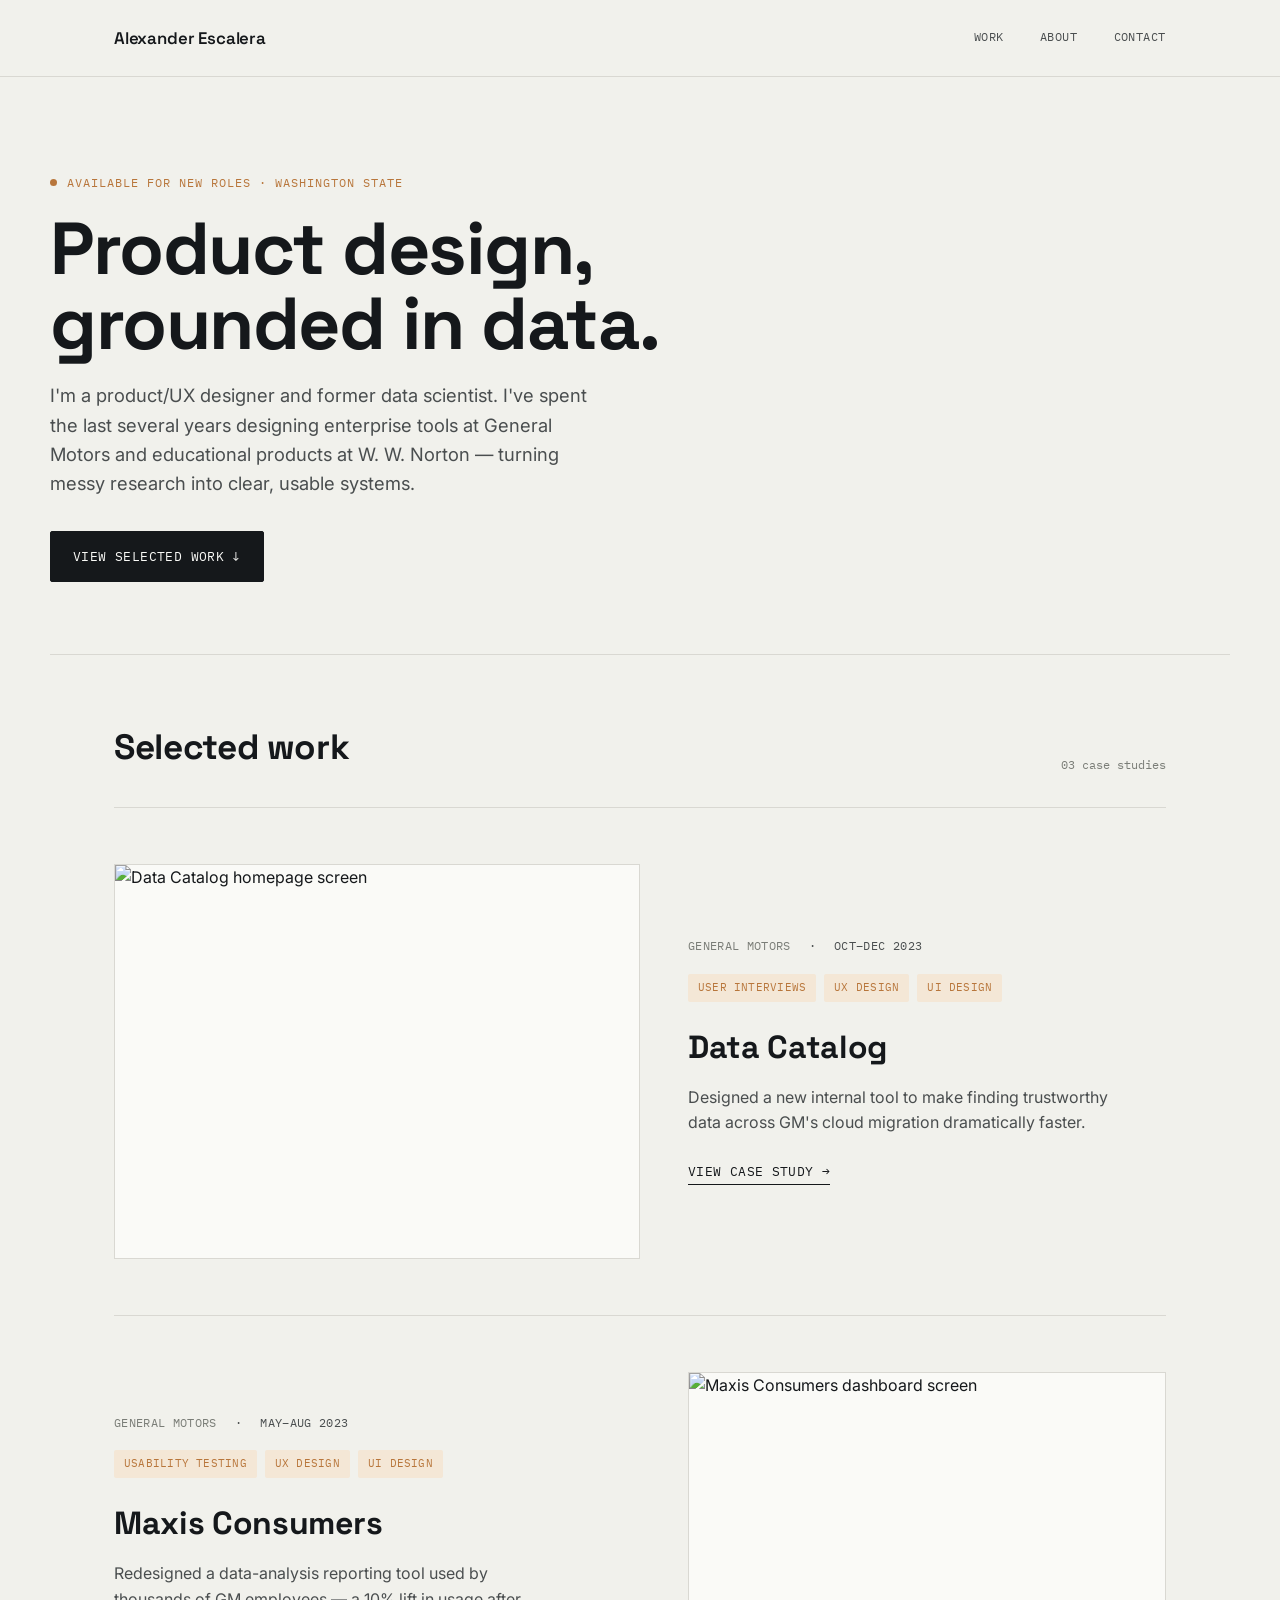
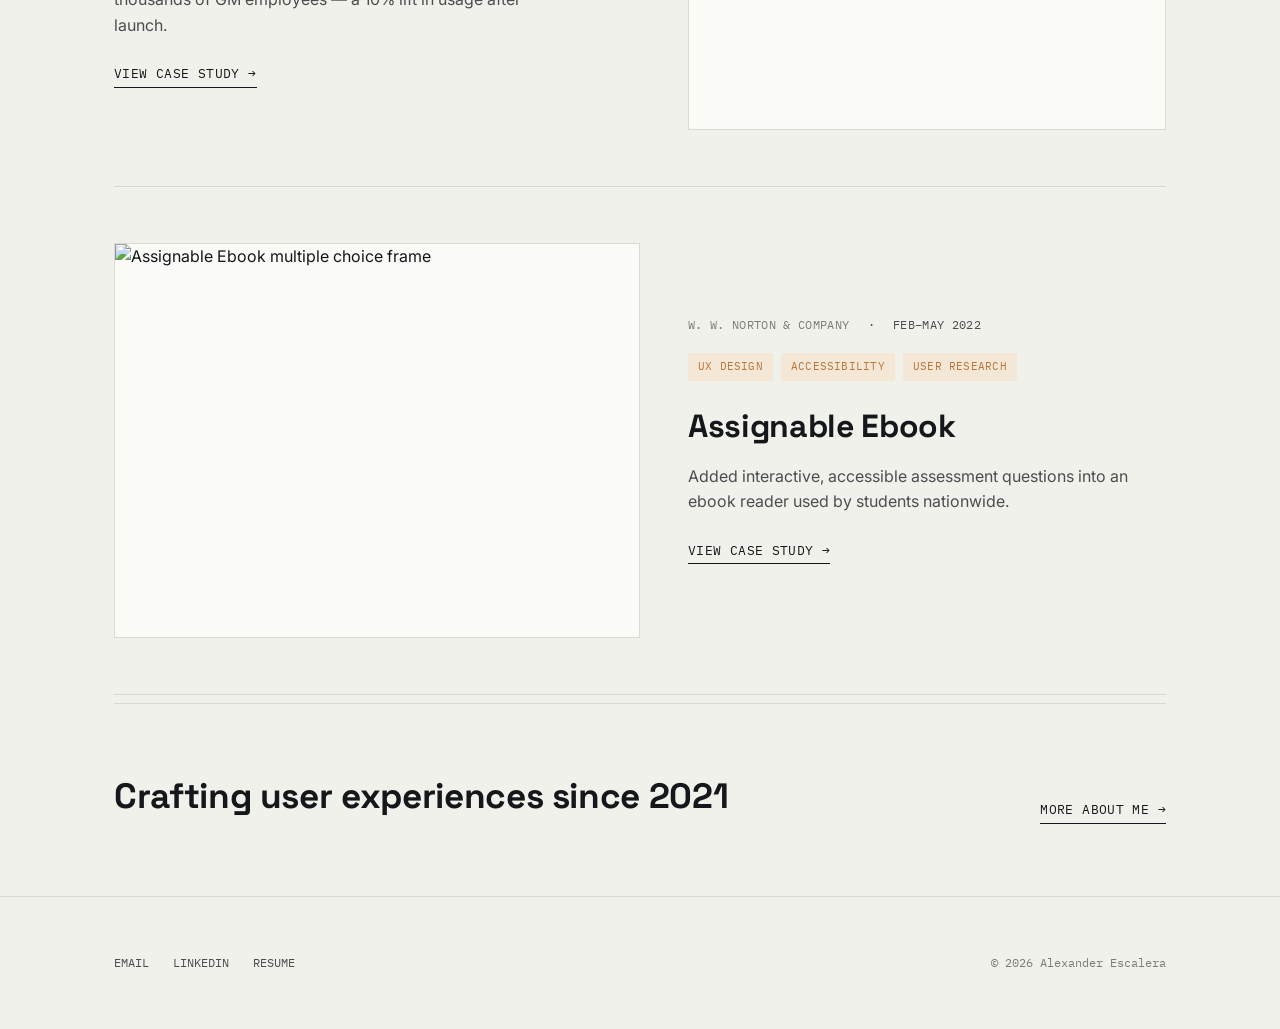
==== index.html @ d9a88b06 "inital portfolio" ====
<!doctype html>
<html lang="en">
<head>
<meta charset="UTF-8">
<meta name="viewport" content="width=device-width, initial-scale=1">
<title>Alexander Escalera — Product Designer</title>
<meta name="description" content="Alexander Escalera — Product & UX designer with a data science background. Case studies from General Motors, W. W. Norton, and more.">
<link rel="preconnect" href="https://fonts.googleapis.com">
<link rel="preconnect" href="https://fonts.gstatic.com" crossorigin>
<link href="https://fonts.googleapis.com/css2?family=Space+Grotesk:wght@500;600;700&family=Inter:wght@400;500;600&family=IBM+Plex+Mono:wght@400;500&display=swap" rel="stylesheet">
<link rel="stylesheet" href="assets/css/style.css">
</head>
<body>

<header class="site-header">
  <div class="wrap">
    <a class="logo" href="/">Alexander Escalera</a>
    <button class="nav-toggle" aria-label="Toggle menu">Menu</button>
    <nav class="nav">
      <a href="/#work">Work</a>
      <a href="/about.html">About</a>
      <a href="mailto:hello@alexanderescalera.com">Contact</a>
    </nav>
  </div>
</header>

<main>
  <section class="hero wrap">
    <div class="hero-eyebrow">Available for new roles · Washington State</div>
    <h1 class="hero-title">Product design, grounded in data.</h1>
    <p class="hero-sub">I'm a product/UX designer and former data scientist. I've spent the last several years designing enterprise tools at General Motors and educational products at W. W. Norton — turning messy research into clear, usable systems.</p>
    <a class="btn" href="#work">View selected work ↓</a>
  </section>

  <section id="work" class="wrap">
    <div class="section-head">
      <h2>Selected work</h2>
      <div class="section-index">03 case studies</div>
    </div>

    <div class="catalog">
      <article class="entry">
        <a class="entry-media" href="work/data-catalog.html" aria-label="View Data Catalog project">
          <img src="https://cdn.prod.website-files.com/673acf21dbf3114706fc6fd6/67737eb77cba2dd14ae53744_data-catalog-main.png" alt="Data Catalog homepage screen" loading="lazy">
        </a>
        <div class="entry-copy">
          <div class="spec">General Motors <span>·</span> <span>Oct–Dec 2023</span></div>
          <div class="tags">
            <span class="tag">User Interviews</span>
            <span class="tag">UX Design</span>
            <span class="tag">UI Design</span>
          </div>
          <h3>Data Catalog</h3>
          <p>Designed a new internal tool to make finding trustworthy data across GM's cloud migration dramatically faster.</p>
          <a class="entry-link" href="work/data-catalog.html">View case study →</a>
        </div>
      </article>

      <article class="entry">
        <a class="entry-media" href="work/maxis-consumers.html" aria-label="View Maxis Consumers project">
          <img src="https://cdn.prod.website-files.com/673acf21dbf3114706fc6fd6/673ae05bae43e8fa0c1cab68_consumers-thumbnail.svg" alt="Maxis Consumers dashboard screen" loading="lazy">
        </a>
        <div class="entry-copy">
          <div class="spec">General Motors <span>·</span> <span>May–Aug 2023</span></div>
          <div class="tags">
            <span class="tag">Usability Testing</span>
            <span class="tag">UX Design</span>
            <span class="tag">UI Design</span>
          </div>
          <h3>Maxis Consumers</h3>
          <p>Redesigned a data-analysis reporting tool used by thousands of GM employees — a 10% lift in usage after launch.</p>
          <a class="entry-link" href="work/maxis-consumers.html">View case study →</a>
        </div>
      </article>

      <article class="entry">
        <a class="entry-media" href="work/assignable-ebook.html" aria-label="View Assignable Ebook project">
          <img src="https://cdn.prod.website-files.com/673acf21dbf3114706fc6fd6/6774a62491bf2ef67446d778_wwnorton-main.png" alt="Assignable Ebook multiple choice frame" loading="lazy">
        </a>
        <div class="entry-copy">
          <div class="spec">W. W. Norton &amp; Company <span>·</span> <span>Feb–May 2022</span></div>
          <div class="tags">
            <span class="tag">UX Design</span>
            <span class="tag">Accessibility</span>
            <span class="tag">User Research</span>
          </div>
          <h3>Assignable Ebook</h3>
          <p>Added interactive, accessible assessment questions into an ebook reader used by students nationwide.</p>
          <a class="entry-link" href="work/assignable-ebook.html">View case study →</a>
        </div>
      </article>
    </div>
  </section>

  <section class="wrap">
    <div class="section-head" style="border-top:1px solid var(--line); margin-top:8px;">
      <h2>Crafting user experiences since 2021</h2>
      <a class="entry-link" href="about.html">More about me →</a>
    </div>
  </section>
</main>

<footer class="site-footer">
  <div class="wrap footer-grid">
    <div class="footer-links">
      <a href="mailto:hello@alexanderescalera.com">Email</a>
      <a href="https://www.linkedin.com/">LinkedIn</a>
      <a href="#">Resume</a>
    </div>
    <div class="footer-note">© 2026 Alexander Escalera</div>
  </div>
</footer>

<script src="assets/js/main.js"></script>
</body>
</html>
---- assets/css/style.css ----
/* ============================================
   Alexander Escalera — Portfolio
   Design tokens
   ============================================ */
:root {
  --bg: #F1F1EC;
  --bg-raised: #FAFAF7;
  --ink: #15181B;
  --ink-soft: #4A4E4F;
  --muted: #7A7D77;
  --line: #D9D8D2;
  --line-strong: #B7B6AE;
  --accent: #33526E;       /* steel blue — data / analytics */
  --accent-soft: #E2E9EE;
  --tag: #B8763B;          /* warm amber — sticky-note callback */
  --tag-soft: #F4E7D6;
  --radius: 2px;

  --font-display: 'Space Grotesk', sans-serif;
  --font-body: 'Inter', sans-serif;
  --font-mono: 'IBM Plex Mono', monospace;

  --container: 1180px;
  --gutter: clamp(24px, 5vw, 64px);
}

* { box-sizing: border-box; }
html { scroll-behavior: smooth; }

@media (prefers-reduced-motion: reduce) {
  html { scroll-behavior: auto; }
  * { animation-duration: 0.001ms !important; transition-duration: 0.001ms !important; }
}

body {
  margin: 0;
  background: var(--bg);
  color: var(--ink);
  font-family: var(--font-body);
  font-size: 16px;
  line-height: 1.6;
  -webkit-font-smoothing: antialiased;
}

img { max-width: 100%; display: block; }
a { color: inherit; text-decoration: none; }

.wrap {
  max-width: var(--container);
  margin: 0 auto;
  padding-left: var(--gutter);
  padding-right: var(--gutter);
}

/* ---------- Focus states ---------- */
a:focus-visible,
button:focus-visible,
[tabindex]:focus-visible {
  outline: 2px solid var(--accent);
  outline-offset: 3px;
}

/* ---------- Header ---------- */
.site-header {
  position: sticky;
  top: 0;
  z-index: 40;
  background: rgba(241, 241, 236, 0.88);
  backdrop-filter: blur(8px);
  border-bottom: 1px solid var(--line);
}
.site-header .wrap {
  display: flex;
  align-items: center;
  justify-content: space-between;
  height: 76px;
}
.logo {
  font-family: var(--font-display);
  font-weight: 600;
  font-size: 1.05rem;
  letter-spacing: -0.01em;
}
.nav {
  display: flex;
  align-items: center;
  gap: 36px;
}
.nav a {
  font-family: var(--font-mono);
  font-size: 0.78rem;
  letter-spacing: 0.04em;
  text-transform: uppercase;
  color: var(--ink-soft);
  position: relative;
  padding-bottom: 2px;
}
.nav a::after {
  content: '';
  position: absolute;
  left: 0; right: 0; bottom: -4px;
  height: 1px;
  background: var(--accent);
  transform: scaleX(0);
  transform-origin: left;
  transition: transform 0.25s ease;
}
.nav a:hover::after,
.nav a[aria-current="page"]::after { transform: scaleX(1); }
.nav a[aria-current="page"] { color: var(--ink); }

/* ---------- Hero ---------- */
.hero {
  padding: 96px 0 72px;
  border-bottom: 1px solid var(--line);
}
.hero-eyebrow {
  font-family: var(--font-mono);
  font-size: 0.78rem;
  letter-spacing: 0.08em;
  text-transform: uppercase;
  color: var(--tag);
  margin-bottom: 18px;
  display: flex;
  align-items: center;
  gap: 10px;
}
.hero-eyebrow::before {
  content: '';
  width: 7px; height: 7px;
  background: var(--tag);
  border-radius: 50%;
  display: inline-block;
}
h1.hero-title {
  font-family: var(--font-display);
  font-size: clamp(2.6rem, 6vw, 4.6rem);
  line-height: 1.02;
  letter-spacing: -0.02em;
  margin: 0 0 20px;
  max-width: 16ch;
}
.hero-sub {
  font-size: 1.15rem;
  color: var(--ink-soft);
  max-width: 46ch;
  margin: 0 0 32px;
}
.btn {
  display: inline-flex;
  align-items: center;
  gap: 10px;
  font-family: var(--font-mono);
  font-size: 0.82rem;
  letter-spacing: 0.03em;
  text-transform: uppercase;
  background: var(--ink);
  color: var(--bg-raised);
  padding: 14px 22px;
  border: 1px solid var(--ink);
  border-radius: var(--radius);
  transition: background 0.2s ease, color 0.2s ease;
}
.btn:hover { background: transparent; color: var(--ink); }

/* ---------- Section heading ---------- */
.section-head {
  display: flex;
  justify-content: space-between;
  align-items: flex-end;
  gap: 24px;
  padding: 64px 0 32px;
}
.section-head h2 {
  font-family: var(--font-display);
  font-size: clamp(1.6rem, 3vw, 2.2rem);
  margin: 0;
  letter-spacing: -0.01em;
}
.section-index {
  font-family: var(--font-mono);
  font-size: 0.78rem;
  color: var(--muted);
  white-space: nowrap;
}

/* ---------- Work grid / catalog entries ---------- */
.catalog {
  border-top: 1px solid var(--line);
}
.entry {
  display: grid;
  grid-template-columns: 1.1fr 1fr;
  gap: 48px;
  padding: 56px 0;
  border-bottom: 1px solid var(--line);
  align-items: center;
}
.entry:nth-child(even) .entry-media { order: 2; }
.entry-media {
  aspect-ratio: 4 / 3;
  overflow: hidden;
  background: var(--bg-raised);
  border: 1px solid var(--line);
  position: relative;
}
.entry-media img {
  width: 100%; height: 100%;
  object-fit: cover;
  object-position: top;
  transition: transform 0.5s ease;
}
.entry:hover .entry-media img { transform: scale(1.035); }

.spec {
  font-family: var(--font-mono);
  font-size: 0.72rem;
  letter-spacing: 0.03em;
  text-transform: uppercase;
  color: var(--muted);
  display: flex;
  flex-wrap: wrap;
  gap: 8px 18px;
  margin-bottom: 18px;
}
.spec span { color: var(--ink-soft); }
.tags {
  display: flex;
  flex-wrap: wrap;
  gap: 8px;
  margin-bottom: 20px;
}
.tag {
  font-family: var(--font-mono);
  font-size: 0.7rem;
  letter-spacing: 0.02em;
  text-transform: uppercase;
  background: var(--tag-soft);
  color: var(--tag);
  padding: 5px 10px;
  border-radius: var(--radius);
}
.entry h3 {
  font-family: var(--font-display);
  font-size: clamp(1.5rem, 2.6vw, 2rem);
  margin: 0 0 12px;
  letter-spacing: -0.01em;
}
.entry p {
  color: var(--ink-soft);
  margin: 0 0 22px;
  max-width: 44ch;
}
.entry-link {
  font-family: var(--font-mono);
  font-size: 0.8rem;
  text-transform: uppercase;
  letter-spacing: 0.03em;
  border-bottom: 1px solid var(--ink);
  padding-bottom: 2px;
  display: inline-block;
}

@media (max-width: 780px) {
  .entry { grid-template-columns: 1fr; }
  .entry:nth-child(even) .entry-media { order: 0; }
}

/* ---------- Footer ---------- */
.site-footer {
  border-top: 1px solid var(--line);
  padding: 56px 0;
  margin-top: 40px;
}
.footer-grid {
  display: flex;
  justify-content: space-between;
  flex-wrap: wrap;
  gap: 24px;
  align-items: center;
}
.footer-links {
  display: flex;
  gap: 24px;
  font-family: var(--font-mono);
  font-size: 0.78rem;
  text-transform: uppercase;
  color: var(--ink-soft);
}
.footer-note {
  font-family: var(--font-mono);
  font-size: 0.72rem;
  color: var(--muted);
}

/* ---------- Mobile nav ---------- */
.nav-toggle { display: none; }
@media (max-width: 700px) {
  .nav { display: none; }
  .nav-toggle {
    display: inline-flex;
    background: none;
    border: 1px solid var(--line-strong);
    padding: 8px 12px;
    font-family: var(--font-mono);
    font-size: 0.75rem;
    text-transform: uppercase;
  }
  .nav.open {
    display: flex;
    position: absolute;
    top: 76px; left: 0; right: 0;
    background: var(--bg-raised);
    flex-direction: column;
    gap: 0;
    border-bottom: 1px solid var(--line);
  }
  .nav.open a {
    padding: 16px var(--gutter);
    border-bottom: 1px solid var(--line);
    width: 100%;
  }
}

/* ============================================
   Case study page
   ============================================ */
.cs-hero {
  padding: 64px 0 0;
}
.cs-kicker {
  font-family: var(--font-mono);
  font-size: 0.78rem;
  color: var(--tag);
  text-transform: uppercase;
  letter-spacing: 0.06em;
  margin-bottom: 16px;
}
.cs-title {
  font-family: var(--font-display);
  font-size: clamp(2.4rem, 6vw, 4rem);
  letter-spacing: -0.02em;
  margin: 0 0 16px;
  max-width: 20ch;
}
.cs-dek {
  font-size: 1.1rem;
  color: var(--ink-soft);
  max-width: 50ch;
  margin: 0 0 40px;
}
.cs-hero-image {
  border: 1px solid var(--line);
  aspect-ratio: 16/9;
  overflow: hidden;
  cursor: zoom-in;
  background: var(--bg-raised);
}
.cs-hero-image img { width: 100%; height: 100%; object-fit: cover; }

.specsheet {
  margin-top: 40px;
  border-top: 1px solid var(--line);
  border-bottom: 1px solid var(--line);
  display: grid;
  grid-template-columns: repeat(5, 1fr);
}
.specsheet div {
  padding: 20px var(--gutter) 20px 0;
  border-right: 1px solid var(--line);
}
.specsheet div:last-child { border-right: none; }
.specsheet dt {
  font-family: var(--font-mono);
  font-size: 0.68rem;
  text-transform: uppercase;
  letter-spacing: 0.05em;
  color: var(--muted);
  margin-bottom: 8px;
}
.specsheet dd {
  margin: 0;
  font-size: 0.92rem;
  line-height: 1.4;
}
@media (max-width: 900px) {
  .specsheet { grid-template-columns: repeat(2, 1fr); }
  .specsheet div { border-bottom: 1px solid var(--line); padding: 16px; }
}

.cs-body {
  max-width: 760px;
  margin: 0 auto;
  padding: 64px 0;
}
.cs-body h2 {
  font-family: var(--font-display);
  font-size: 1.7rem;
  letter-spacing: -0.01em;
  margin: 56px 0 18px;
}
.cs-body h2:first-child { margin-top: 0; }
.cs-body p { color: var(--ink-soft); margin: 0 0 18px; }
.cs-body ul { color: var(--ink-soft); padding-left: 20px; margin: 0 0 18px; }
.cs-body li { margin-bottom: 8px; }
.cs-body strong { color: var(--ink); }
.cs-body a { border-bottom: 1px solid var(--ink-soft); }

.callout {
  background: var(--accent-soft);
  border-left: 3px solid var(--accent);
  padding: 20px 24px;
  margin: 0 0 18px;
  font-size: 0.95rem;
}
.callout strong { color: var(--accent); }

.stat-row {
  display: grid;
  grid-template-columns: repeat(auto-fit, minmax(140px, 1fr));
  gap: 24px;
  margin: 32px 0;
  padding: 28px 0;
  border-top: 1px solid var(--line);
  border-bottom: 1px solid var(--line);
}
.stat-num {
  font-family: var(--font-display);
  font-size: 2rem;
  color: var(--accent);
  letter-spacing: -0.01em;
}
.stat-label {
  font-family: var(--font-mono);
  font-size: 0.7rem;
  text-transform: uppercase;
  color: var(--muted);
  letter-spacing: 0.03em;
}

/* Expandable image gallery */
.gallery {
  display: grid;
  gap: 12px;
  margin: 28px 0 40px;
  max-width: 100vw;
}
.gallery.cols-1 { grid-template-columns: 1fr; }
.gallery.cols-2 { grid-template-columns: 1fr 1fr; }
.gallery.cols-3 { grid-template-columns: repeat(3, 1fr); }
.gallery figure {
  margin: 0;
  border: 1px solid var(--line);
  background: var(--bg-raised);
  cursor: zoom-in;
  overflow: hidden;
  position: relative;
}
.gallery figure img { width: 100%; height: 100%; object-fit: contain; background: #fff; }
.gallery figure::after {
  content: '↗ Expand';
  position: absolute;
  bottom: 10px; right: 10px;
  font-family: var(--font-mono);
  font-size: 0.65rem;
  text-transform: uppercase;
  background: rgba(21,24,27,0.82);
  color: #fff;
  padding: 5px 9px;
  border-radius: var(--radius);
  opacity: 0;
  transition: opacity 0.2s ease;
}
.gallery figure:hover::after { opacity: 1; }
figcaption {
  font-family: var(--font-mono);
  font-size: 0.72rem;
  color: var(--muted);
  padding: 8px 10px;
}
@media (max-width: 700px) {
  .gallery.cols-2, .gallery.cols-3 { grid-template-columns: 1fr; }
}

.cs-nav {
  border-top: 1px solid var(--line);
  padding: 40px 0 64px;
  display: flex;
  justify-content: space-between;
  gap: 20px;
}
.cs-nav a {
  font-family: var(--font-mono);
  font-size: 0.8rem;
  text-transform: uppercase;
  letter-spacing: 0.03em;
}

/* ---------- Lightbox ---------- */
.lightbox {
  position: fixed;
  inset: 0;
  background: rgba(15, 17, 19, 0.94);
  z-index: 100;
  display: none;
  align-items: center;
  justify-content: center;
  padding: 40px;
}
.lightbox.open { display: flex; }
.lightbox img {
  max-width: 100%;
  max-height: 88vh;
  object-fit: contain;
  background: #fff;
}
.lightbox-close {
  position: absolute;
  top: 24px; right: 24px;
  background: none;
  border: 1px solid rgba(255,255,255,0.4);
  color: #fff;
  font-family: var(--font-mono);
  font-size: 0.75rem;
  text-transform: uppercase;
  padding: 8px 14px;
  cursor: pointer;
}
.lightbox-cap {
  position: absolute;
  bottom: 24px; left: 50%;
  transform: translateX(-50%);
  color: #fff;
  font-family: var(--font-mono);
  font-size: 0.75rem;
  opacity: 0.7;
}

/* ============================================
   About page
   ============================================ */
.about-hero {
  display: grid;
  grid-template-columns: 1fr 1.4fr;
  gap: 56px;
  padding: 72px 0;
  border-bottom: 1px solid var(--line);
  align-items: start;
}
.about-photo {
  aspect-ratio: 4/5;
  overflow: hidden;
  border: 1px solid var(--line);
}
.about-photo img { width: 100%; height: 100%; object-fit: cover; }
.about-hero h1 {
  font-family: var(--font-display);
  font-size: clamp(2.2rem, 4.5vw, 3rem);
  letter-spacing: -0.02em;
  margin: 0 0 18px;
}
.about-hero p { color: var(--ink-soft); margin: 0 0 16px; max-width: 56ch; }
@media (max-width: 780px) {
  .about-hero { grid-template-columns: 1fr; }
}

.timeline { border-top: 1px solid var(--line); }
.timeline-item {
  display: grid;
  grid-template-columns: 200px 1fr;
  gap: 32px;
  padding: 32px 0;
  border-bottom: 1px solid var(--line);
}
.timeline-date {
  font-family: var(--font-mono);
  font-size: 0.75rem;
  color: var(--muted);
  text-transform: uppercase;
}
.timeline-item h3 {
  font-family: var(--font-display);
  font-size: 1.2rem;
  margin: 0 0 4px;
}
.timeline-item .role-loc {
  font-family: var(--font-mono);
  font-size: 0.72rem;
  color: var(--tag);
  text-transform: uppercase;
  margin-bottom: 10px;
}
.timeline-item p { color: var(--ink-soft); margin: 0; max-width: 60ch; }
@media (max-width: 680px) {
  .timeline-item { grid-template-columns: 1fr; gap: 8px; }
}

.skills-grid {
  display: grid;
  grid-template-columns: repeat(auto-fit, minmax(200px, 1fr));
  gap: 32px;
  padding: 56px 0;
  border-top: 1px solid var(--line);
}
.skills-grid h4 {
  font-family: var(--font-mono);
  font-size: 0.72rem;
  text-transform: uppercase;
  letter-spacing: 0.05em;
  color: var(--muted);
  margin: 0 0 14px;
}
.skills-grid ul { list-style: none; padding: 0; margin: 0; }
.skills-grid li {
  padding: 8px 0;
  border-bottom: 1px solid var(--line);
  font-size: 0.92rem;
}

/* ---------- Password gate ---------- */
#gate {
  position: fixed;
  inset: 0;
  background: var(--bg);
  z-index: 200;
  display: flex;
  align-items: center;
  justify-content: center;
  padding: 24px;
}
#gate.hidden { display: none; }
.gate-box {
  max-width: 380px;
  width: 100%;
  border: 1px solid var(--line-strong);
  background: var(--bg-raised);
  padding: 40px;
}
.gate-box .cs-kicker { margin-bottom: 10px; }
.gate-box h2 {
  font-family: var(--font-display);
  font-size: 1.5rem;
  margin: 0 0 10px;
}
.gate-box p { color: var(--ink-soft); font-size: 0.9rem; margin: 0 0 20px; }
.gate-box input {
  width: 100%;
  padding: 12px 14px;
  border: 1px solid var(--line-strong);
  font-family: var(--font-mono);
  font-size: 0.9rem;
  margin-bottom: 14px;
  background: #fff;
}
.gate-box button {
  width: 100%;
  border: none;
  cursor: pointer;
}
.gate-error {
  color: #A5433A;
  font-family: var(--font-mono);
  font-size: 0.78rem;
  margin: -6px 0 14px;
  min-height: 1em;
}
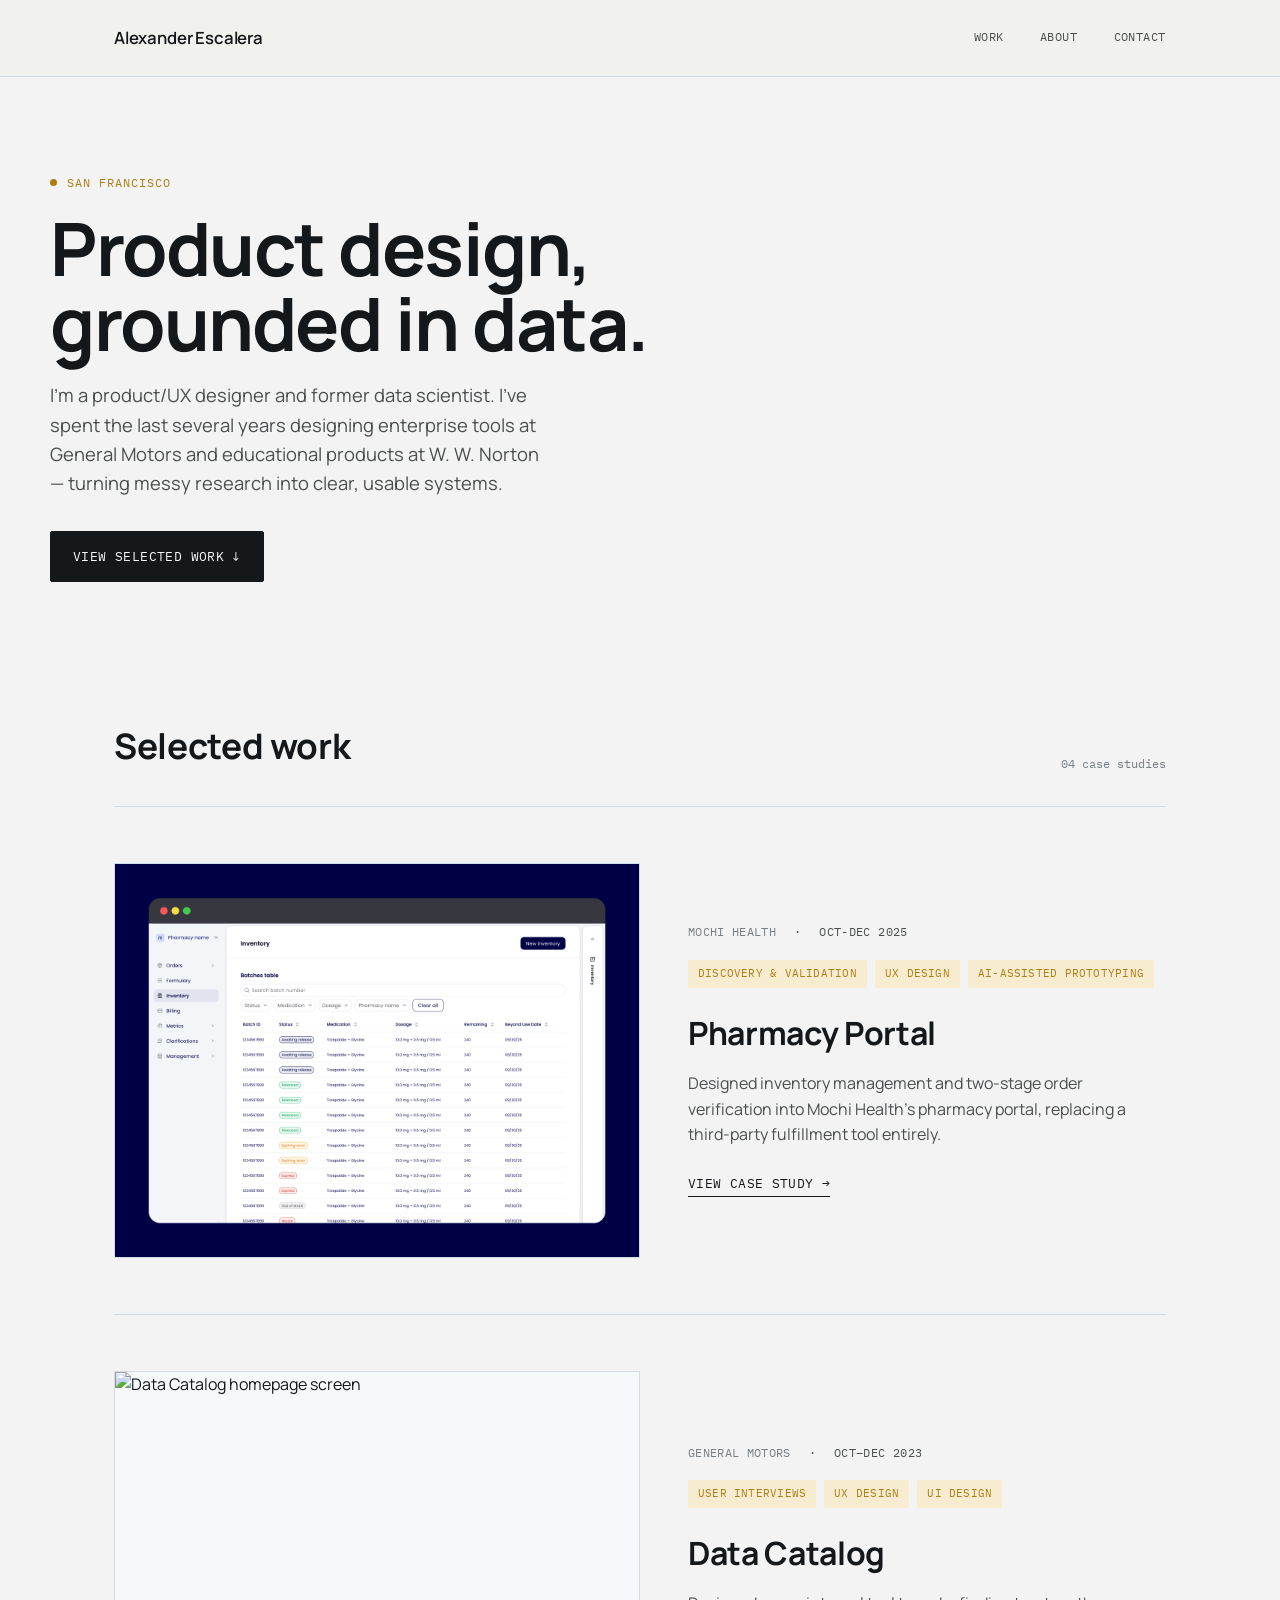
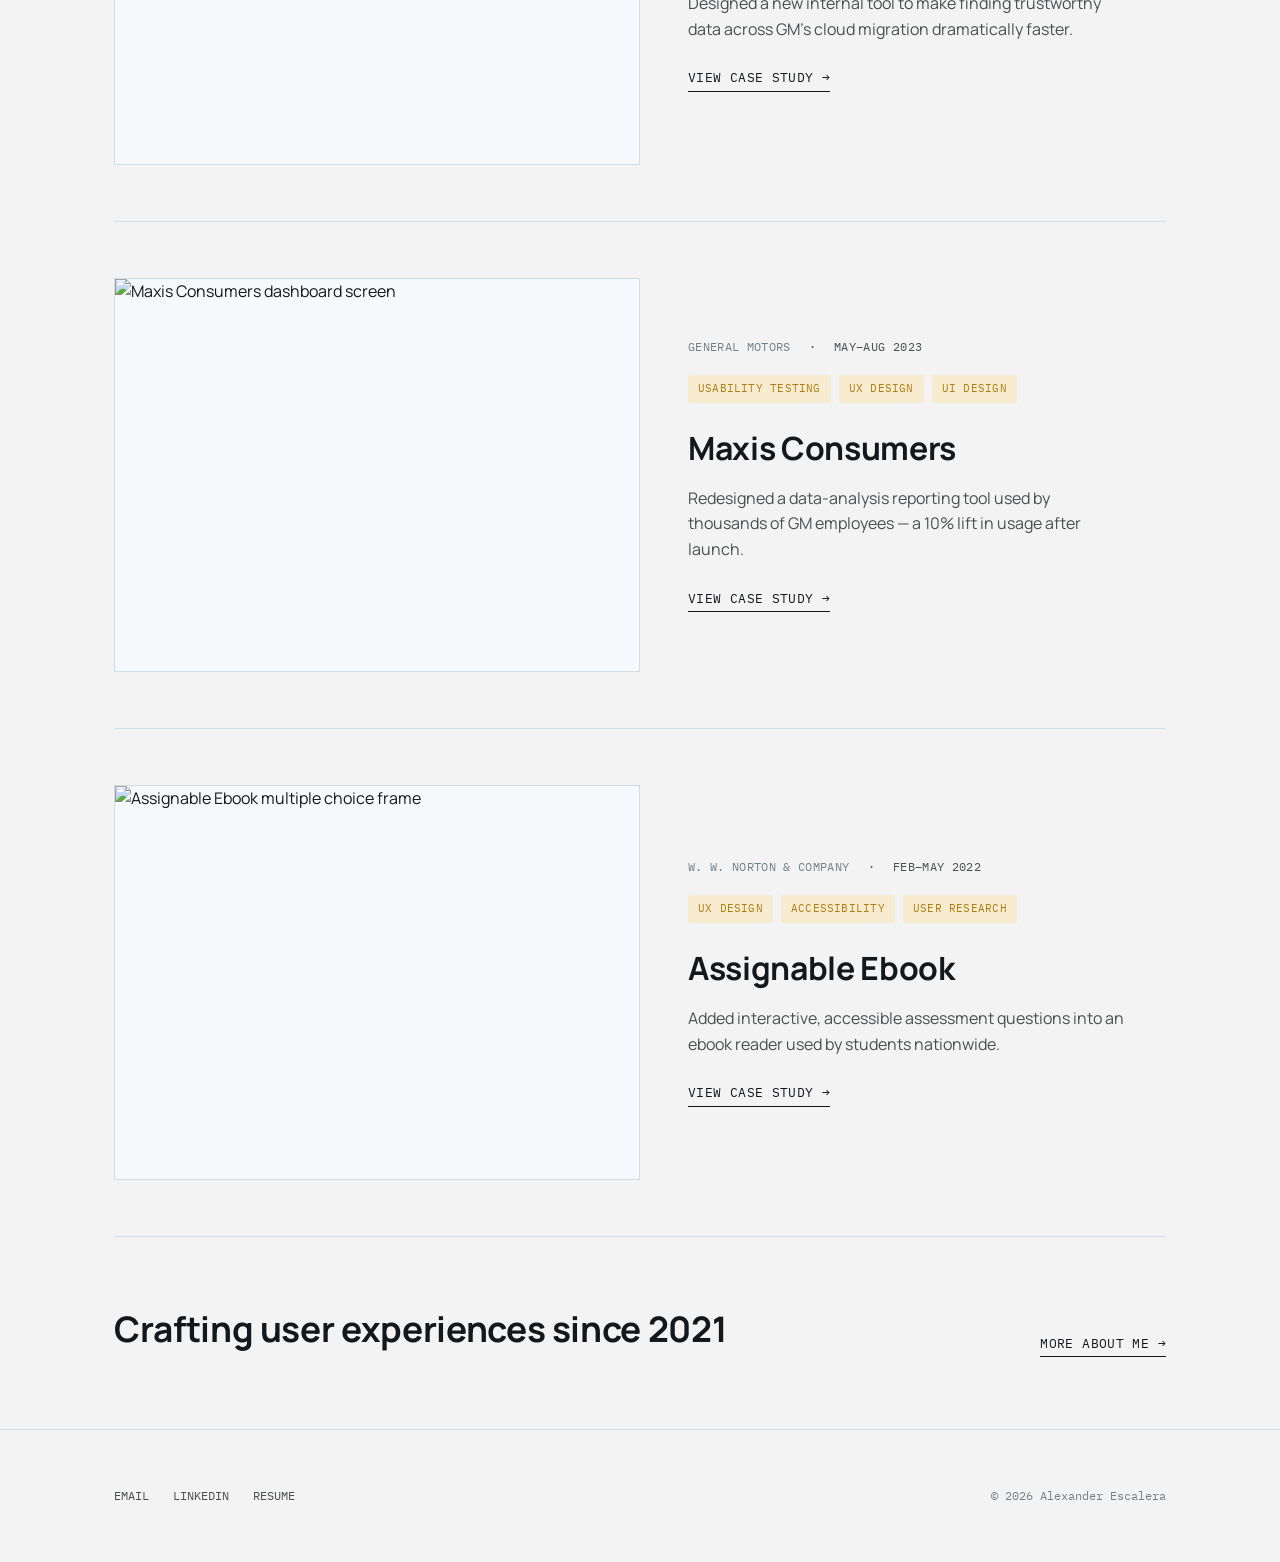
==== commit 3dd33809: "added new case study" ====
--- a/index.html
+++ b/index.html
@@ -7,8 +7,10 @@
 <meta name="description" content="Alexander Escalera — Product & UX designer with a data science background. Case studies from General Motors, W. W. Norton, and more.">
 <link rel="preconnect" href="https://fonts.googleapis.com">
 <link rel="preconnect" href="https://fonts.gstatic.com" crossorigin>
-<link href="https://fonts.googleapis.com/css2?family=Space+Grotesk:wght@500;600;700&family=Inter:wght@400;500;600&family=IBM+Plex+Mono:wght@400;500&display=swap" rel="stylesheet">
+<link href="https://fonts.googleapis.com/css2?family=Manrope:wght@400;500;600;700;800&family=IBM+Plex+Mono:wght@400;500&display=swap" rel="stylesheet">
 <link rel="stylesheet" href="assets/css/style.css">
+<link rel="icon" href="assets/images/favicon/favicon.png" type="image/png">
+<link rel="apple-touch-icon" href="assets/images/favicon/apple-touch-icon.svg">
 </head>
 <body>
 
@@ -26,7 +28,7 @@
 
 <main>
   <section class="hero wrap">
-    <div class="hero-eyebrow">Available for new roles · Washington State</div>
+    <div class="hero-eyebrow">San Francisco</div>
     <h1 class="hero-title">Product design, grounded in data.</h1>
     <p class="hero-sub">I'm a product/UX designer and former data scientist. I've spent the last several years designing enterprise tools at General Motors and educational products at W. W. Norton — turning messy research into clear, usable systems.</p>
     <a class="btn" href="#work">View selected work ↓</a>
@@ -35,10 +37,27 @@
   <section id="work" class="wrap">
     <div class="section-head">
       <h2>Selected work</h2>
-      <div class="section-index">03 case studies</div>
+      <div class="section-index">04 case studies</div>
     </div>
 
     <div class="catalog">
+      <article class="entry">
+        <a class="entry-media" href="work/pharmacy-portal.html" aria-label="View Pharmacy Portal V3 project">
+          <img src="assets/images/pharmacy-portal/pharmacy-thumbnail.png" alt="Pharmacy Portal V3 thumbnail">
+        </a>
+        <div class="entry-copy">
+          <div class="spec">Mochi Health <span>·</span> <span>Oct-Dec 2025</span></div>
+          <div class="tags">
+            <span class="tag">Discovery &amp; Validation</span>
+            <span class="tag">UX Design</span>
+            <span class="tag">AI-Assisted Prototyping</span>
+          </div>
+          <h3>Pharmacy Portal</h3>
+          <p>Designed inventory management and two-stage order verification into Mochi Health's pharmacy portal, replacing a third-party fulfillment tool entirely.</p>
+          <a class="entry-link" href="work/pharmacy-portal.html">View case study →</a>
+        </div>
+      </article>
+
       <article class="entry">
         <a class="entry-media" href="work/data-catalog.html" aria-label="View Data Catalog project">
           <img src="https://cdn.prod.website-files.com/673acf21dbf3114706fc6fd6/67737eb77cba2dd14ae53744_data-catalog-main.png" alt="Data Catalog homepage screen" loading="lazy">
@@ -93,7 +112,7 @@
   </section>
 
   <section class="wrap">
-    <div class="section-head" style="border-top:1px solid var(--line); margin-top:8px;">
+    <div class="section-head">
       <h2>Crafting user experiences since 2021</h2>
       <a class="entry-link" href="about.html">More about me →</a>
     </div>
@@ -104,8 +123,8 @@
   <div class="wrap footer-grid">
     <div class="footer-links">
       <a href="mailto:hello@alexanderescalera.com">Email</a>
-      <a href="https://www.linkedin.com/">LinkedIn</a>
-      <a href="#">Resume</a>
+      <a href="https://www.linkedin.com/in/alexander-escalera/">LinkedIn</a>
+      <a href="assets/Alexander_Escalera_Resume.pdf" target="_blank" rel="noopener">Resume</a>
     </div>
     <div class="footer-note">© 2026 Alexander Escalera</div>
   </div>
--- a/assets/css/style.css
+++ b/assets/css/style.css
@@ -3,21 +3,21 @@
    Design tokens
    ============================================ */
 :root {
-  --bg: #F1F1EC;
-  --bg-raised: #FAFAF7;
+  --bg: #F3F3F3;
+  --bg-raised: #F6F9FB;
   --ink: #15181B;
   --ink-soft: #4A4E4F;
-  --muted: #7A7D77;
-  --line: #D9D8D2;
-  --line-strong: #B7B6AE;
+  --muted: #757F87;
+  --line: #D3DCE2;
+  --line-strong: #B2BFC7;
   --accent: #33526E;       /* steel blue — data / analytics */
-  --accent-soft: #E2E9EE;
-  --tag: #B8763B;          /* warm amber — sticky-note callback */
-  --tag-soft: #F4E7D6;
+  --accent-soft: #D9E4EC;
+  --tag: #AD7D14;          /* marigold / goldenrod — sticky-note callback */
+  --tag-soft: #F7ECCF;
   --radius: 2px;
 
-  --font-display: 'Space Grotesk', sans-serif;
-  --font-body: 'Inter', sans-serif;
+  --font-display: 'Manrope', sans-serif;
+  --font-body: 'Manrope', sans-serif;
   --font-mono: 'IBM Plex Mono', monospace;
 
   --container: 1180px;
@@ -112,7 +112,6 @@
 /* ---------- Hero ---------- */
 .hero {
   padding: 96px 0 72px;
-  border-bottom: 1px solid var(--line);
 }
 .hero-eyebrow {
   font-family: var(--font-mono);
@@ -196,7 +195,6 @@
   border-bottom: 1px solid var(--line);
   align-items: center;
 }
-.entry:nth-child(even) .entry-media { order: 2; }
 .entry-media {
   aspect-ratio: 4 / 3;
   overflow: hidden;
@@ -263,7 +261,6 @@
 
 @media (max-width: 780px) {
   .entry { grid-template-columns: 1fr; }
-  .entry:nth-child(even) .entry-media { order: 0; }
 }
 
 /* ---------- Footer ---------- */
@@ -281,7 +278,8 @@
 }
 .footer-links {
   display: flex;
-  gap: 24px;
+  flex-wrap: wrap;
+  gap: 12px 24px;
   font-family: var(--font-mono);
   font-size: 0.78rem;
   text-transform: uppercase;
@@ -356,7 +354,14 @@
   cursor: zoom-in;
   background: var(--bg-raised);
 }
-.cs-hero-image img { width: 100%; height: 100%; object-fit: cover; }
+.cs-hero-image img { width: 100%; height: 100%; object-fit: contain; }
+
+.cs-hero-image.fit-content {
+  aspect-ratio: auto;
+  border: none;
+  background: none;
+}
+.cs-hero-image.fit-content img { height: auto; }
 
 .specsheet {
   margin-top: 40px;
@@ -400,8 +405,14 @@
   margin: 56px 0 18px;
 }
 .cs-body h2:first-child { margin-top: 0; }
+.cs-body h3 {
+  font-family: var(--font-display);
+  font-size: 1.15rem;
+  letter-spacing: -0.01em;
+  margin: 32px 0 12px;
+}
 .cs-body p { color: var(--ink-soft); margin: 0 0 18px; }
-.cs-body ul { color: var(--ink-soft); padding-left: 20px; margin: 0 0 18px; }
+.cs-body ul, .cs-body ol { color: var(--ink-soft); padding-left: 20px; margin: 0 0 18px; }
 .cs-body li { margin-bottom: 8px; }
 .cs-body strong { color: var(--ink); }
 .cs-body a { border-bottom: 1px solid var(--ink-soft); }
@@ -478,9 +489,100 @@
   color: var(--muted);
   padding: 8px 10px;
 }
+@media (max-width: 900px) {
+  .gallery.cols-3 { grid-template-columns: 1fr 1fr; }
+}
 @media (max-width: 700px) {
   .gallery.cols-2, .gallery.cols-3 { grid-template-columns: 1fr; }
 }
+
+/* Image placeholder — swap for a real <figure data-expand> + <img> later */
+.img-placeholder {
+  width: 100%;
+  height: 100%;
+  min-height: 160px;
+  display: flex;
+  align-items: center;
+  justify-content: center;
+  text-align: center;
+  padding: 24px;
+  background: repeating-linear-gradient(45deg, var(--bg-raised), var(--bg-raised) 12px, var(--bg) 12px, var(--bg) 24px);
+  border: 1px dashed var(--line-strong);
+  color: var(--muted);
+  font-family: var(--font-mono);
+  font-size: 0.7rem;
+  text-transform: uppercase;
+  letter-spacing: 0.03em;
+}
+.gallery .img-placeholder { aspect-ratio: 16/9; }
+
+/* ---------- Expandable comparison table ---------- */
+.table-expand {
+  border: 1px solid var(--line);
+  background: var(--bg-raised);
+  margin: 28px 0 40px;
+}
+.table-expand summary {
+  cursor: pointer;
+  list-style: none;
+  padding: 16px 20px;
+  display: flex;
+  align-items: center;
+  justify-content: space-between;
+  gap: 12px;
+  font-family: var(--font-mono);
+  font-size: 0.75rem;
+  text-transform: uppercase;
+  letter-spacing: 0.03em;
+  color: var(--ink);
+}
+.table-expand summary::-webkit-details-marker { display: none; }
+.table-expand summary::before {
+  content: '+ Expand';
+  color: var(--accent);
+  flex-shrink: 0;
+}
+.table-expand[open] summary::before { content: '– Collapse'; }
+.table-expand[open] summary { border-bottom: 1px solid var(--line); }
+.table-scroll { overflow-x: auto; }
+.cs-table {
+  width: 100%;
+  min-width: 900px;
+  border-collapse: collapse;
+  font-size: 0.85rem;
+}
+.cs-table th, .cs-table td {
+  border: 1px solid var(--line);
+  padding: 12px 14px;
+  text-align: left;
+  vertical-align: top;
+}
+.cs-table thead th {
+  font-family: var(--font-mono);
+  font-size: 0.68rem;
+  text-transform: uppercase;
+  letter-spacing: 0.04em;
+  color: var(--muted);
+  background: var(--bg);
+  white-space: nowrap;
+}
+.cs-table tbody th {
+  font-family: var(--font-mono);
+  font-size: 0.68rem;
+  text-transform: uppercase;
+  letter-spacing: 0.03em;
+  color: var(--muted);
+  background: var(--bg);
+  white-space: nowrap;
+  text-align: left;
+}
+.cs-table td { color: var(--ink-soft); }
+.cs-table td p { margin: 0 0 6px; }
+.cs-table td p:last-child { margin-bottom: 0; }
+.cs-table td ul { margin: 0; padding-left: 16px; }
+.cs-table td ul + p { margin-top: 6px; }
+.cs-table td li { margin-bottom: 4px; }
+.cs-table td li:last-child { margin-bottom: 0; }
 
 .cs-nav {
   border-top: 1px solid var(--line);
@@ -494,6 +596,9 @@
   font-size: 0.8rem;
   text-transform: uppercase;
   letter-spacing: 0.03em;
+}
+@media (max-width: 600px) {
+  .cs-nav { flex-direction: column; gap: 16px; }
 }
 
 /* ---------- Lightbox ---------- */
@@ -544,7 +649,6 @@
   grid-template-columns: 1fr 1.4fr;
   gap: 56px;
   padding: 72px 0;
-  border-bottom: 1px solid var(--line);
   align-items: start;
 }
 .about-photo {
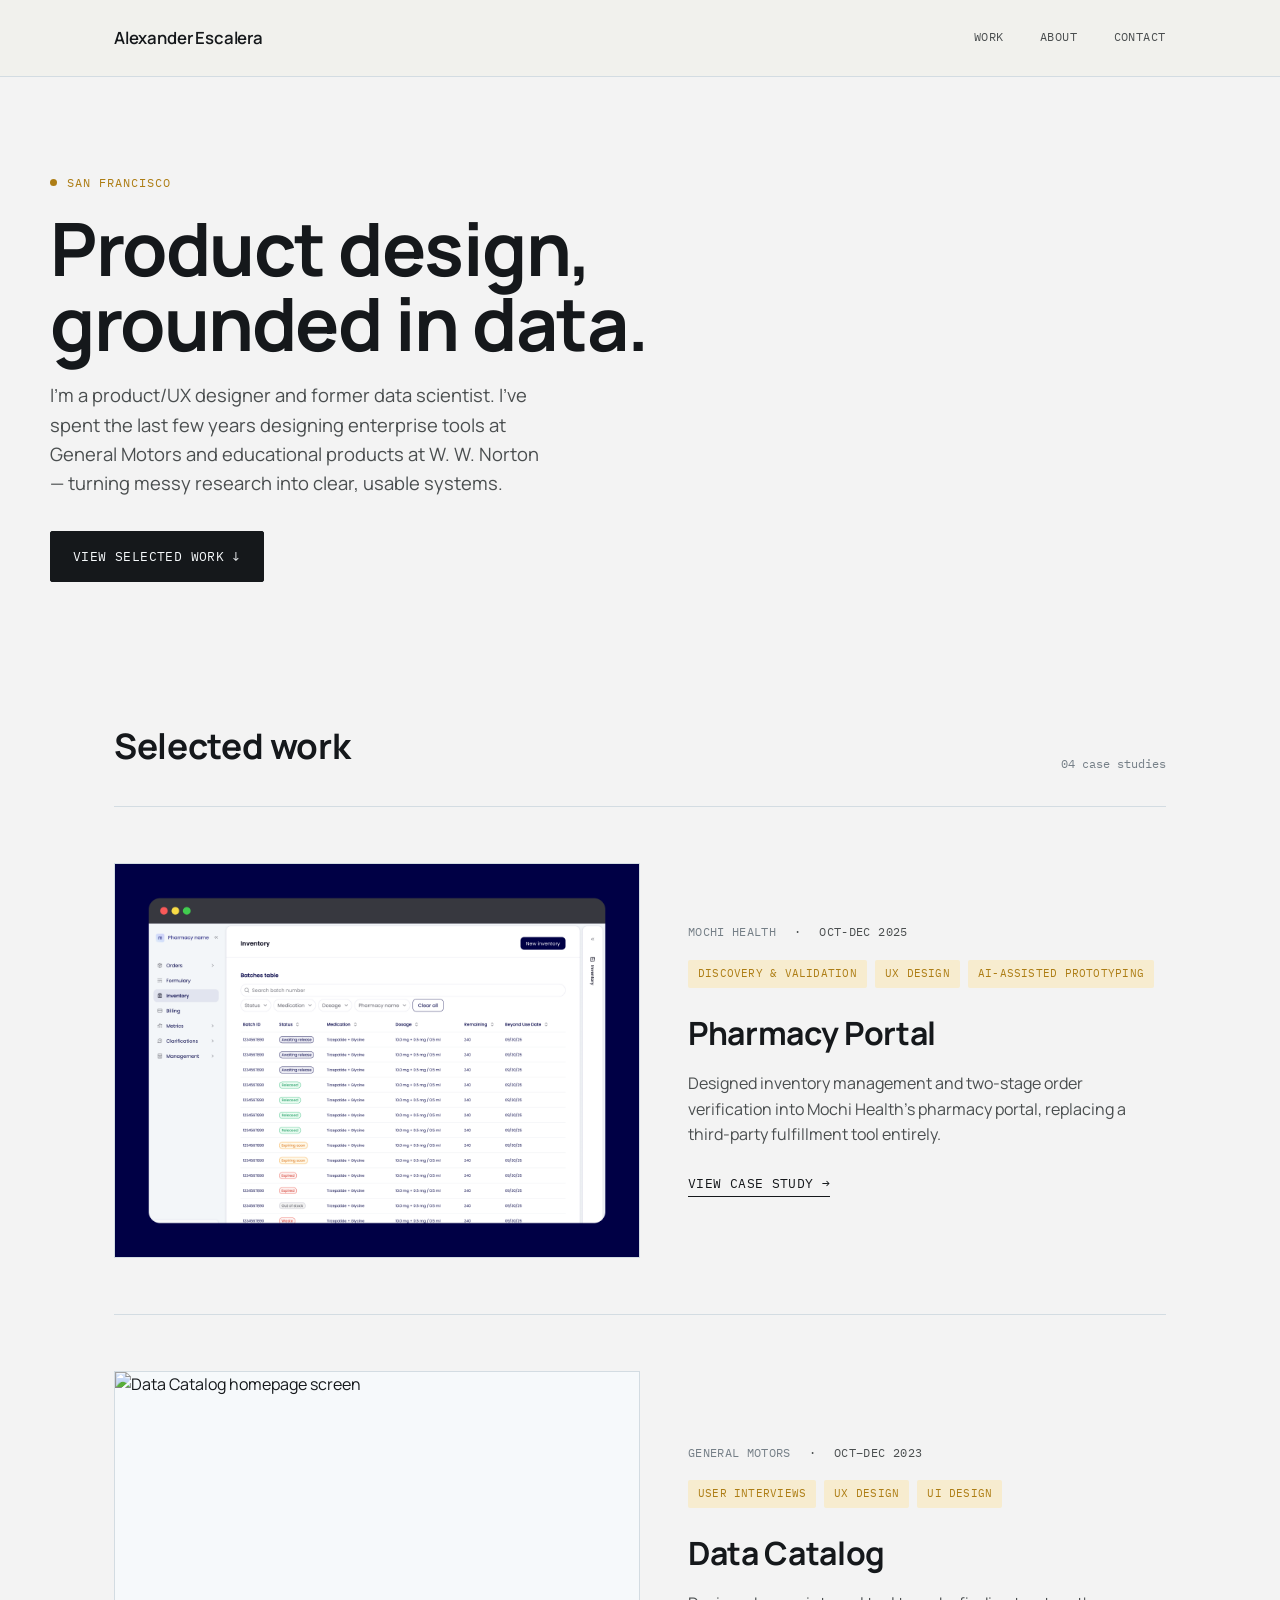
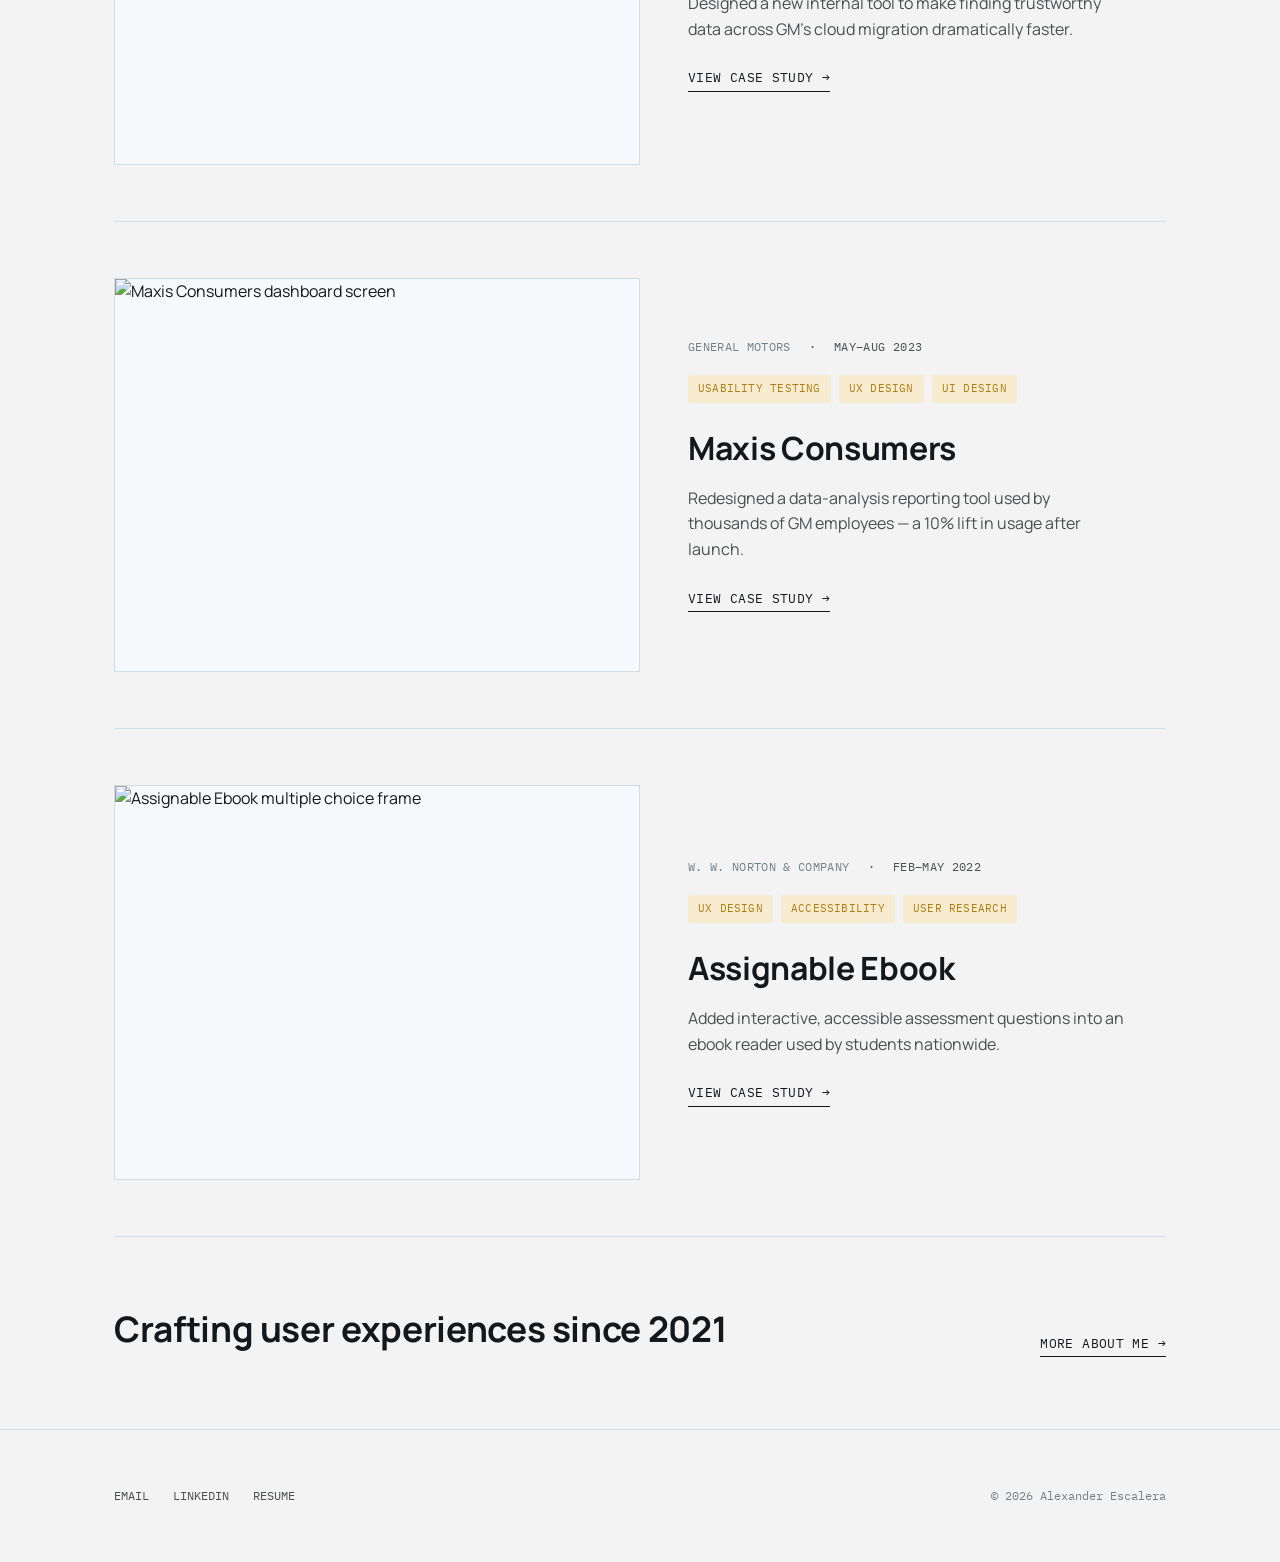
==== commit 489cb414: "edit intro" ====
--- a/index.html
+++ b/index.html
@@ -16,11 +16,11 @@
 
 <header class="site-header">
   <div class="wrap">
-    <a class="logo" href="/">Alexander Escalera</a>
+    <a class="logo" href="index.html">Alexander Escalera</a>
     <button class="nav-toggle" aria-label="Toggle menu">Menu</button>
     <nav class="nav">
-      <a href="/#work">Work</a>
-      <a href="/about.html">About</a>
+      <a href="index.html#work">Work</a>
+      <a href="about.html">About</a>
       <a href="mailto:hello@alexanderescalera.com">Contact</a>
     </nav>
   </div>
@@ -30,7 +30,7 @@
   <section class="hero wrap">
     <div class="hero-eyebrow">San Francisco</div>
     <h1 class="hero-title">Product design, grounded in data.</h1>
-    <p class="hero-sub">I'm a product/UX designer and former data scientist. I've spent the last several years designing enterprise tools at General Motors and educational products at W. W. Norton — turning messy research into clear, usable systems.</p>
+    <p class="hero-sub">I'm a product/UX designer and former data scientist. I've spent the last few years designing enterprise tools at General Motors and educational products at W. W. Norton — turning messy research into clear, usable systems.</p>
     <a class="btn" href="#work">View selected work ↓</a>
   </section>
 
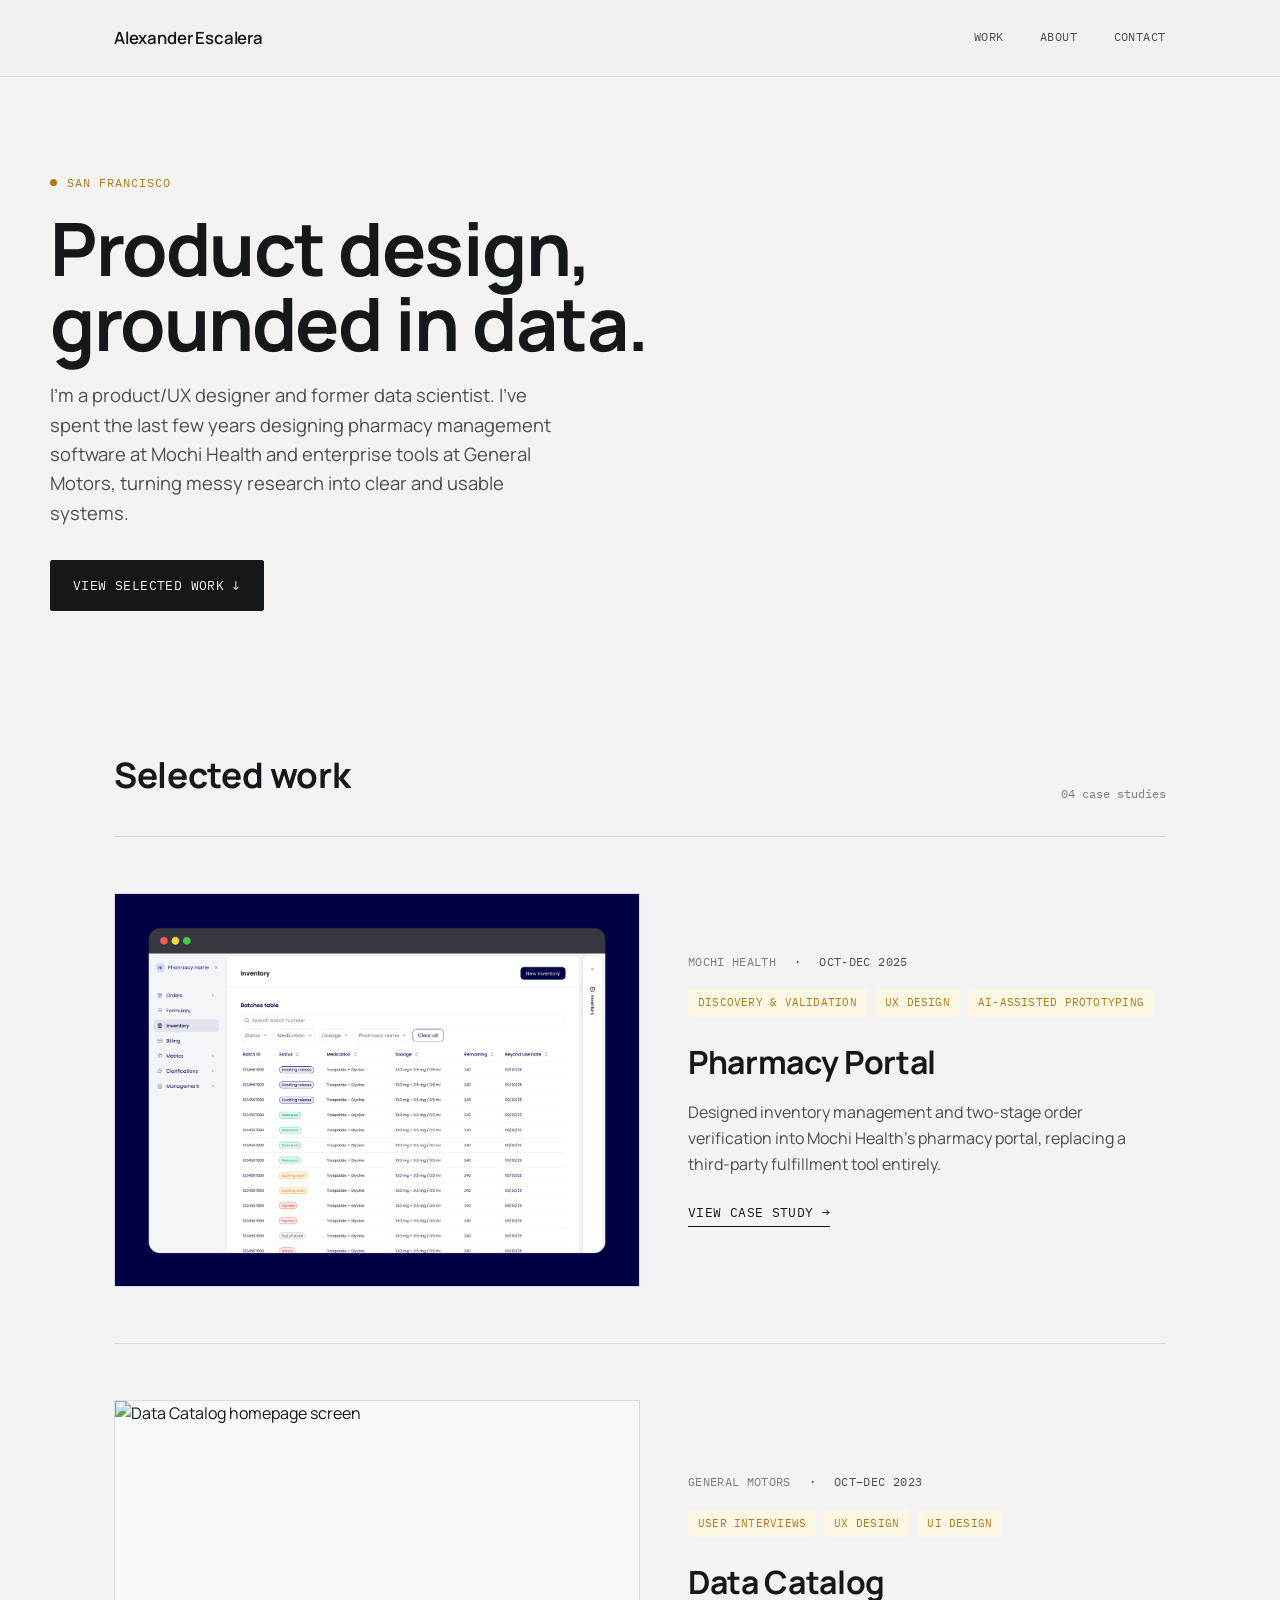
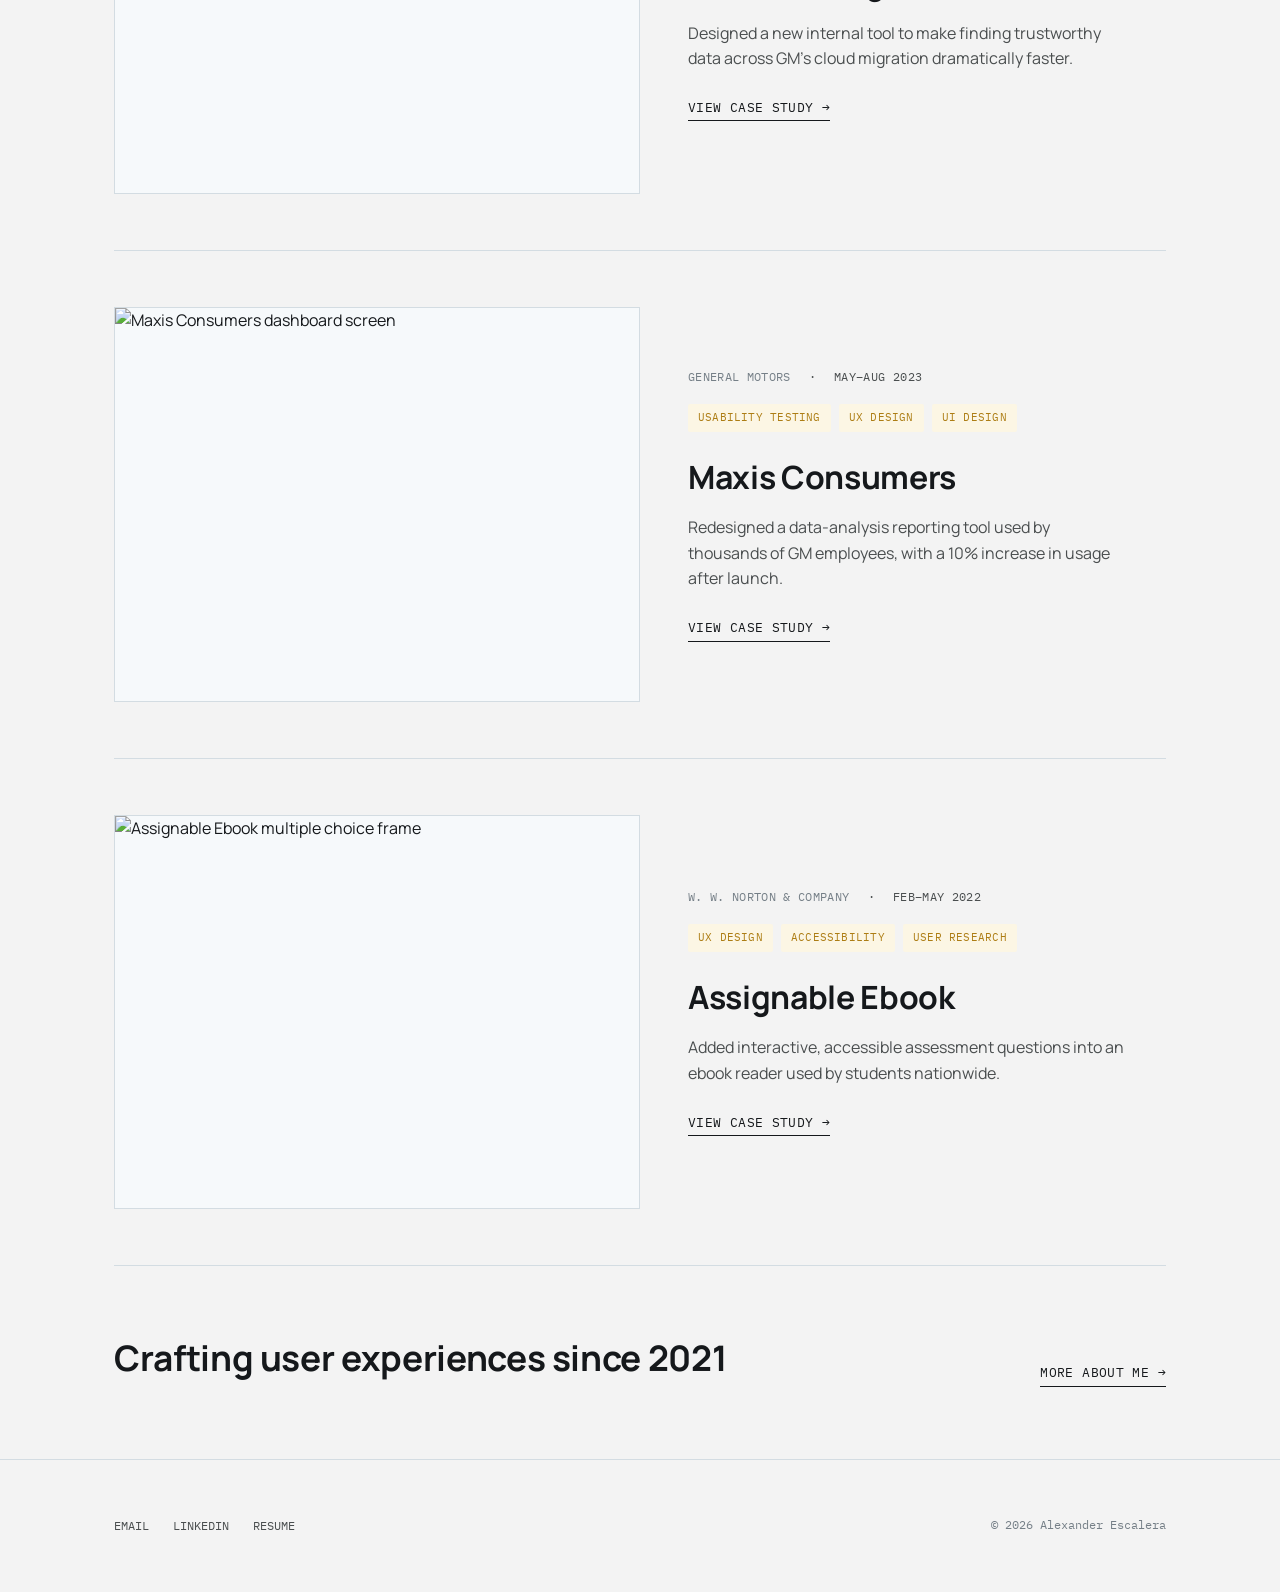
==== commit f48fc7dc: "update text and yellows" ====
--- a/index.html
+++ b/index.html
@@ -30,7 +30,7 @@
   <section class="hero wrap">
     <div class="hero-eyebrow">San Francisco</div>
     <h1 class="hero-title">Product design, grounded in data.</h1>
-    <p class="hero-sub">I'm a product/UX designer and former data scientist. I've spent the last few years designing enterprise tools at General Motors and educational products at W. W. Norton — turning messy research into clear, usable systems.</p>
+    <p class="hero-sub">I'm a product/UX designer and former data scientist. I've spent the last few years designing pharmacy management software at Mochi Health and enterprise tools at General Motors, turning messy research into clear and usable systems.</p>
     <a class="btn" href="#work">View selected work ↓</a>
   </section>
 
@@ -87,7 +87,7 @@
             <span class="tag">UI Design</span>
           </div>
           <h3>Maxis Consumers</h3>
-          <p>Redesigned a data-analysis reporting tool used by thousands of GM employees — a 10% lift in usage after launch.</p>
+          <p>Redesigned a data-analysis reporting tool used by thousands of GM employees, with a 10% increase in usage after launch.</p>
           <a class="entry-link" href="work/maxis-consumers.html">View case study →</a>
         </div>
       </article>
--- a/assets/css/style.css
+++ b/assets/css/style.css
@@ -13,7 +13,7 @@
   --accent: #33526E;       /* steel blue — data / analytics */
   --accent-soft: #D9E4EC;
   --tag: #AD7D14;          /* marigold / goldenrod — sticky-note callback */
-  --tag-soft: #F7ECCF;
+  --tag-soft: #FCF6E4;
   --radius: 2px;
 
   --font-display: 'Manrope', sans-serif;
@@ -371,7 +371,7 @@
   grid-template-columns: repeat(5, 1fr);
 }
 .specsheet div {
-  padding: 20px var(--gutter) 20px 0;
+  padding: 20px var(--gutter) 20px 8px;
   border-right: 1px solid var(--line);
 }
 .specsheet div:last-child { border-right: none; }
@@ -425,6 +425,11 @@
   font-size: 0.95rem;
 }
 .callout strong { color: var(--accent); }
+.callout.callout-gold {
+  background: var(--tag-soft);
+  border-left-color: var(--tag);
+}
+.callout.callout-gold strong { color: var(--tag); }
 
 .stat-row {
   display: grid;
@@ -441,6 +446,7 @@
   color: var(--accent);
   letter-spacing: -0.01em;
 }
+.stat-row-gold .stat-num { color: var(--tag); }
 .stat-label {
   font-family: var(--font-mono);
   font-size: 0.7rem;
